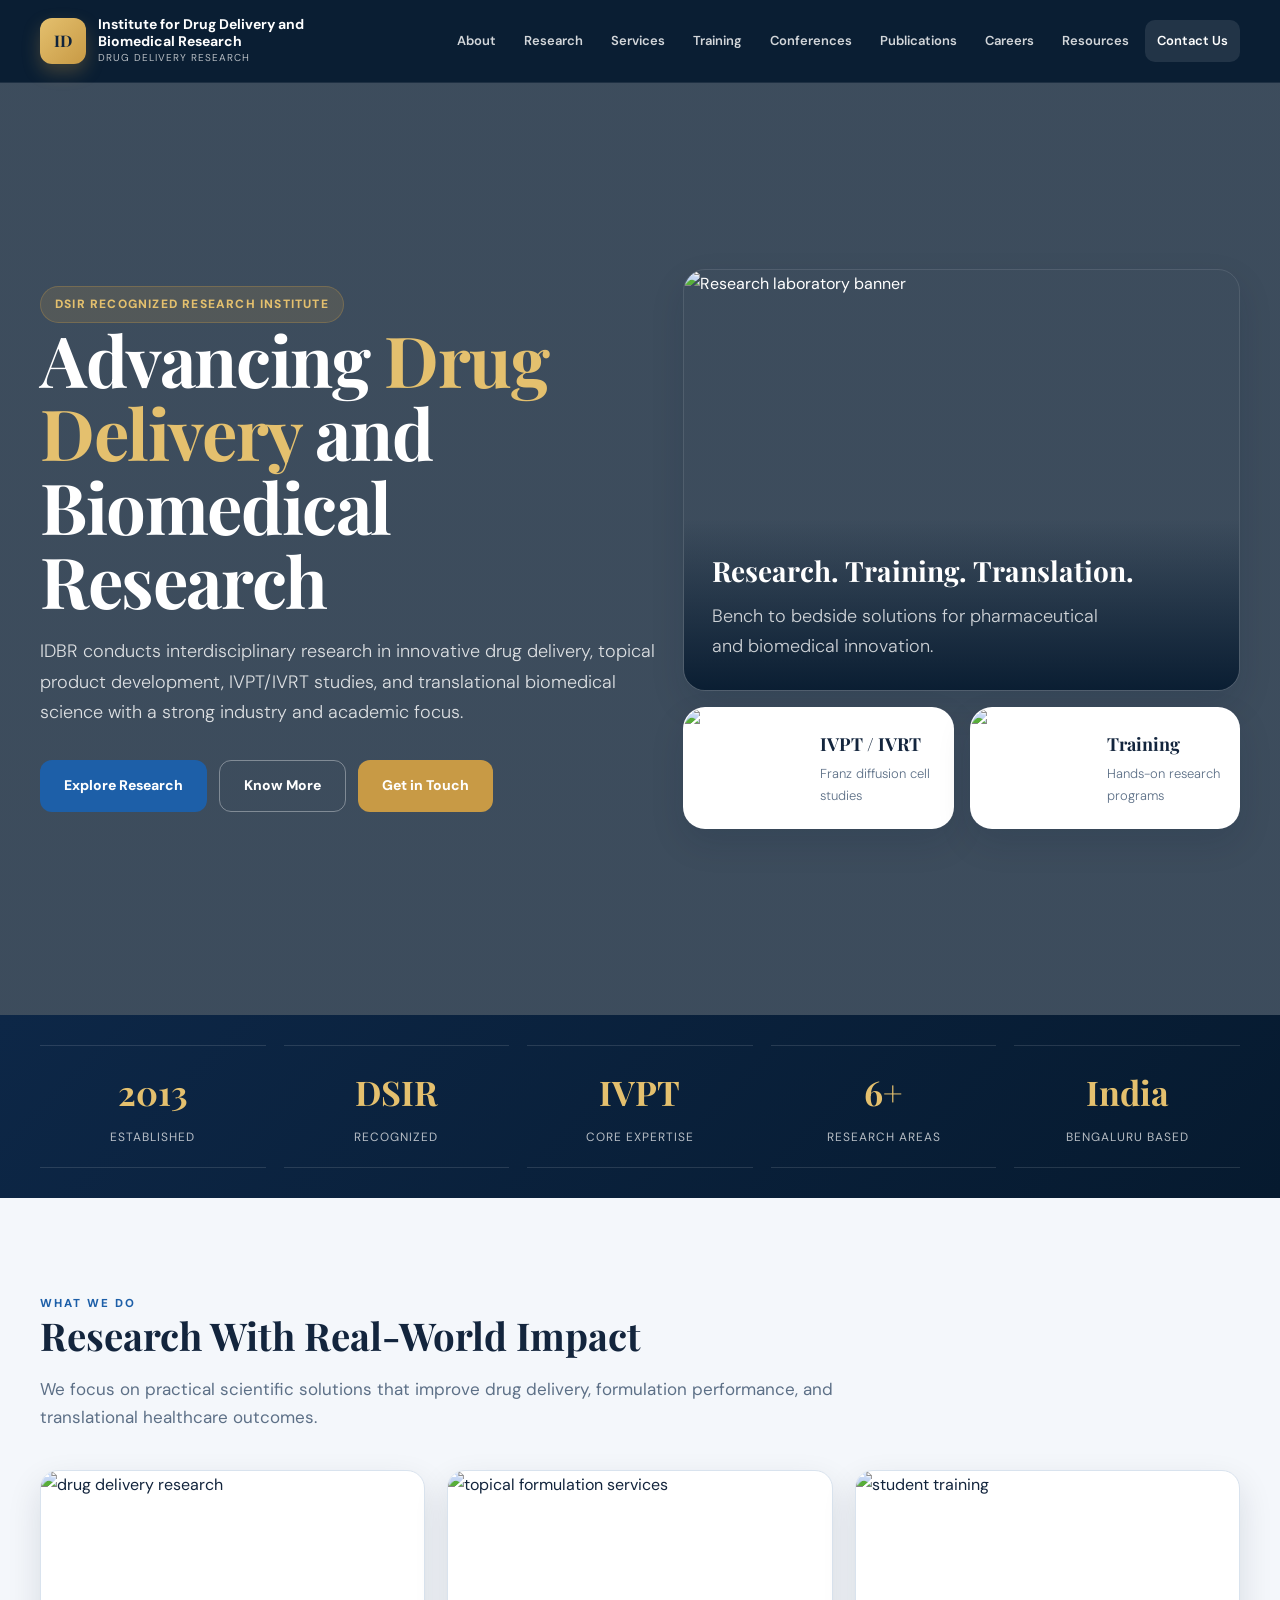
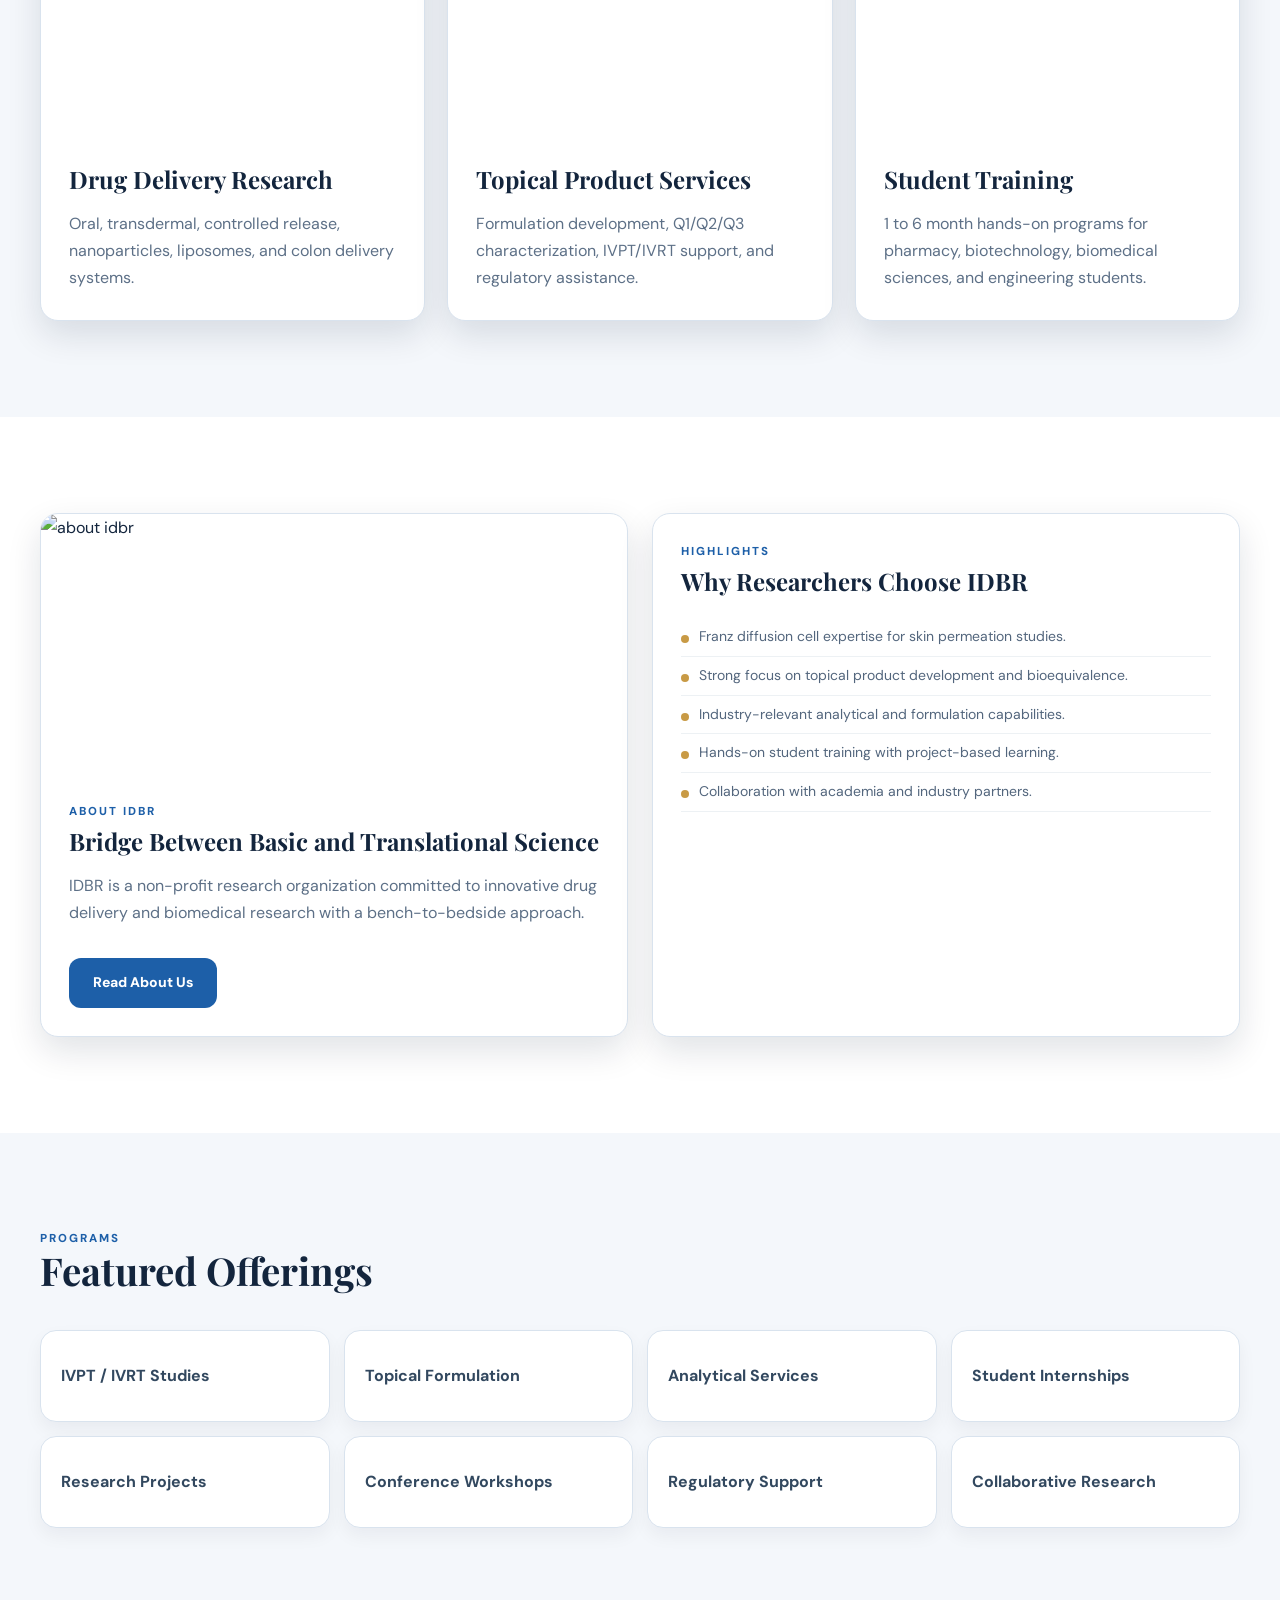
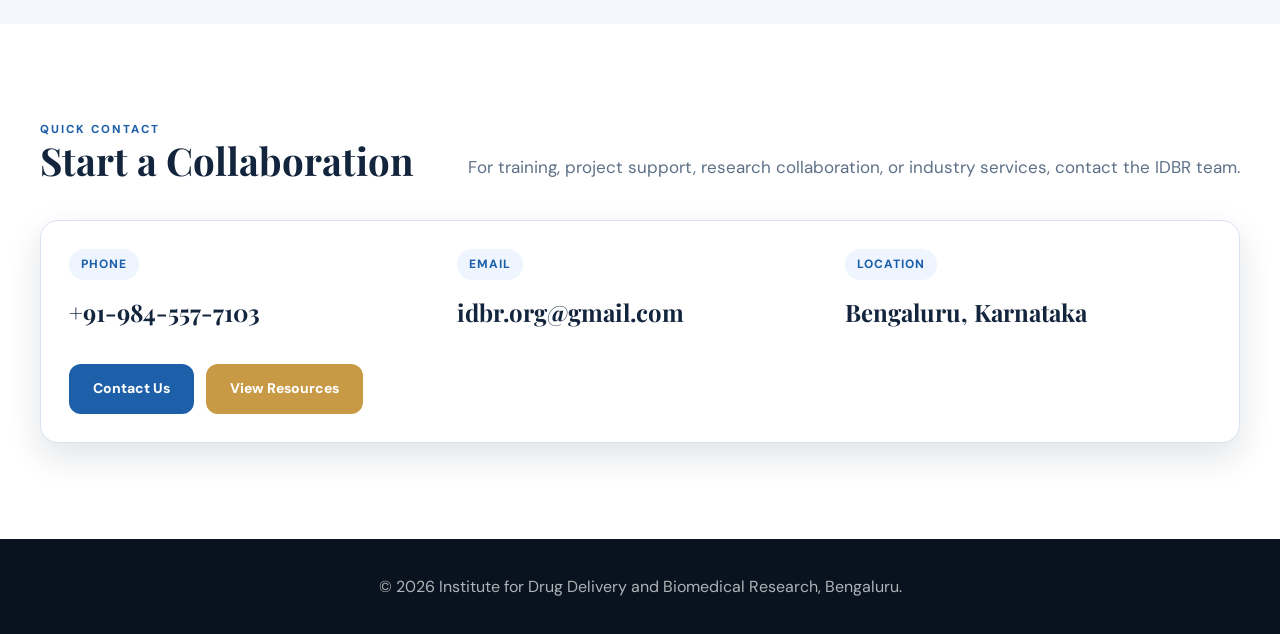
==== index.html @ f63f6616 "Initial commit" ====
<!DOCTYPE html>
<html lang="en">
<head>
  <meta charset="UTF-8">
  <meta name="viewport" content="width=device-width, initial-scale=1.0">
  <title>IDBR | Home</title>
  <link rel="preconnect" href="https://fonts.googleapis.com">
  <link rel="preconnect" href="https://fonts.gstatic.com" crossorigin>
  <link href="https://fonts.googleapis.com/css2?family=Playfair+Display:wght@400;600;700&family=DM+Sans:wght@300;400;500;600;700&display=swap" rel="stylesheet">
  <link rel="stylesheet" href="styles.css">
</head>
<body>

<header class="nav">
  <div class="wrap navin">
    <a class="brand" href="index.html">
      <div class="logo">ID</div>
      <div>
        <h1>Institute for Drug Delivery and Biomedical Research</h1>
        <small>Drug Delivery Research</small>
      </div>
    </a>

    <nav class="links">
      <a href="about.html">About</a>
      <a href="research.html">Research</a>
      <a href="services.html">Services</a>
      <a href="training.html">Training</a>
      <a href="conferences.html">Conferences</a>
      <a href="publications.html">Publications</a>
      <a href="careers.html">Careers</a>
      <a href="resources.html">Resources</a>
      <a class="cta" href="contact.html">Contact Us</a>
    </nav>

    <button class="mobile" onclick="toggleMobileMenu()">Menu</button>
  </div>

  <div class="mobilemenu" id="mobileMenu">
    <a href="about.html">About</a>
    <a href="research.html">Research</a>
    <a href="services.html">Services</a>
    <a href="training.html">Training</a>
    <a href="conferences.html">Conferences</a>
    <a href="publications.html">Publications</a>
    <a href="careers.html">Careers</a>
    <a href="resources.html">Resources</a>
    <a href="contact.html">Contact Us</a>
  </div>
</header>

<section class="hero">
  <div class="wrap hero-grid">
    <div class="hero-content">
      <div class="label">DSIR Recognized Research Institute</div>
      <h2>Advancing <span>Drug Delivery</span> and Biomedical Research</h2>
      <p>
        IDBR conducts interdisciplinary research in innovative drug delivery, topical product development,
        IVPT/IVRT studies, and translational biomedical science with a strong industry and academic focus.
      </p>
      <div class="btns">
        <a class="btn primary" href="research.html">Explore Research</a>
        <a class="btn outline" href="about.html">Know More</a>
        <a class="btn gold" href="contact.html">Get in Touch</a>
      </div>
    </div>

    <div class="hero-banner">
      <div class="banner-card main-banner">
        <img src="https://images.unsplash.com/photo-1576086213369-97a306d36557?auto=format&fit=crop&w=1400&q=80" alt="Research laboratory banner">
        <div class="banner-overlay">
          <h3>Research. Training. Translation.</h3>
          <p>Bench to bedside solutions for pharmaceutical and biomedical innovation.</p>
        </div>
      </div>

      <div class="mini-grid">
        <div class="banner-card small-card">
          <img src="https://images.unsplash.com/photo-1532187863486-abf9dbad1b69?auto=format&fit=crop&w=900&q=80" alt="IVPT study">
          <div class="mini-text">
            <h4>IVPT / IVRT</h4>
            <p>Franz diffusion cell studies</p>
          </div>
        </div>
        <div class="banner-card small-card">
          <img src="https://images.unsplash.com/photo-1518152006812-edab29b069ac?auto=format&fit=crop&w=900&q=80" alt="training program">
          <div class="mini-text">
            <h4>Training</h4>
            <p>Hands-on research programs</p>
          </div>
        </div>
      </div>
    </div>
  </div>
</section>

<div class="stats">
  <div class="wrap statsin">
    <div class="stat"><b>2013</b><span>Established</span></div>
    <div class="stat"><b>DSIR</b><span>Recognized</span></div>
    <div class="stat"><b>IVPT</b><span>Core Expertise</span></div>
    <div class="stat"><b>6+</b><span>Research Areas</span></div>
    <div class="stat"><b>India</b><span>Bengaluru Based</span></div>
  </div>
</div>

<section class="bg">
  <div class="wrap">
    <div class="section-head">
      <div>
        <div class="ey">What We Do</div>
        <h2 class="title">Research With Real-World Impact</h2>
      </div>
      <p class="desc">
        We focus on practical scientific solutions that improve drug delivery, formulation performance,
        and translational healthcare outcomes.
      </p>
    </div>

    <div class="grid-3">
      <a class="panel" href="research.html">
        <img src="https://images.unsplash.com/photo-1530026186672-2cd00ffc50fe?auto=format&fit=crop&w=1200&q=80" alt="drug delivery research">
        <div class="panelin">
          <h3>Drug Delivery Research</h3>
          <p>Oral, transdermal, controlled release, nanoparticles, liposomes, and colon delivery systems.</p>
        </div>
      </a>

      <a class="panel" href="services.html">
        <img src="https://images.unsplash.com/photo-1559757175-5700dde675bc?auto=format&fit=crop&w=1200&q=80" alt="topical formulation services">
        <div class="panelin">
          <h3>Topical Product Services</h3>
          <p>Formulation development, Q1/Q2/Q3 characterization, IVPT/IVRT support, and regulatory assistance.</p>
        </div>
      </a>

      <a class="panel" href="training.html">
        <img src="https://images.unsplash.com/photo-1563213126-a4273aed2016?auto=format&fit=crop&w=1200&q=80" alt="student training">
        <div class="panelin">
          <h3>Student Training</h3>
          <p>1 to 6 month hands-on programs for pharmacy, biotechnology, biomedical sciences, and engineering students.</p>
        </div>
      </a>
    </div>
  </div>
</section>

<section>
  <div class="wrap grid-2">
    <div class="panel">
      <img src="https://images.unsplash.com/photo-1579165466991-467135ad3110?auto=format&fit=crop&w=1200&q=80" alt="about idbr">
      <div class="panelin">
        <div class="ey">About IDBR</div>
        <h3>Bridge Between Basic and Translational Science</h3>
        <p>
          IDBR is a non-profit research organization committed to innovative drug delivery and biomedical research
          with a bench-to-bedside approach.
        </p>
        <div class="btns">
          <a class="btn primary" href="about.html">Read About Us</a>
        </div>
      </div>
    </div>

    <div class="panel">
      <div class="panelin">
        <div class="ey">Highlights</div>
        <h3>Why Researchers Choose IDBR</h3>
        <ul class="list">
          <li><span class="dot"></span>Franz diffusion cell expertise for skin permeation studies.</li>
          <li><span class="dot"></span>Strong focus on topical product development and bioequivalence.</li>
          <li><span class="dot"></span>Industry-relevant analytical and formulation capabilities.</li>
          <li><span class="dot"></span>Hands-on student training with project-based learning.</li>
          <li><span class="dot"></span>Collaboration with academia and industry partners.</li>
        </ul>
      </div>
    </div>
  </div>
</section>

<section class="bg">
  <div class="wrap">
    <div class="section-head">
      <div>
        <div class="ey">Programs</div>
        <h2 class="title">Featured Offerings</h2>
      </div>
    </div>

    <div class="grid-4">
      <div class="card-mini">IVPT / IVRT Studies</div>
      <div class="card-mini">Topical Formulation</div>
      <div class="card-mini">Analytical Services</div>
      <div class="card-mini">Student Internships</div>
      <div class="card-mini">Research Projects</div>
      <div class="card-mini">Conference Workshops</div>
      <div class="card-mini">Regulatory Support</div>
      <div class="card-mini">Collaborative Research</div>
    </div>
  </div>
</section>

<section>
  <div class="wrap">
    <div class="section-head">
      <div>
        <div class="ey">Quick Contact</div>
        <h2 class="title">Start a Collaboration</h2>
      </div>
      <p class="desc">For training, project support, research collaboration, or industry services, contact the IDBR team.</p>
    </div>

    <div class="panel">
      <div class="panelin">
        <div class="grid-3">
          <div>
            <div class="badge">Phone</div>
            <h3>+91-984-557-7103</h3>
          </div>
          <div>
            <div class="badge">Email</div>
            <h3>idbr.org@gmail.com</h3>
          </div>
          <div>
            <div class="badge">Location</div>
            <h3>Bengaluru, Karnataka</h3>
          </div>
        </div>
        <div class="btns" style="margin-top:22px">
          <a class="btn primary" href="contact.html">Contact Us</a>
          <a class="btn gold" href="resources.html">View Resources</a>
        </div>
      </div>
    </div>
  </div>
</section>

<footer>© 2026 Institute for Drug Delivery and Biomedical Research, Bengaluru.</footer>
<script src="script.js"></script>
</body>
</html>
---- styles.css ----
:root{
  --navy:#061a2f;
  --navy2:#0d2747;
  --steel:#12375f;
  --blue:#1d5fa8;
  --teal:#1aa3a3;
  --teal2:#2bbbc0;
  --gold:#c89a45;
  --gold2:#e4c06e;
  --bg:#f4f7fb;
  --white:#ffffff;
  --text:#13253d;
  --muted:#5d7087;
  --border:#d9e3ee;
  --shadow:0 14px 34px rgba(6,26,47,.12);
  --radius:18px;
}

*{box-sizing:border-box}
html,body{
  margin:0;
  width:100%;
  overflow-x:hidden;
  scroll-behavior:smooth;
  font-family:'DM Sans',sans-serif;
  color:var(--text);
  background:var(--white);
  line-height:1.7;
}
a{text-decoration:none;color:inherit}
img{max-width:100%;display:block}
button,input,select,textarea{font:inherit}

.wrap{
  width:100%;
  max-width:none;
  margin:0;
  padding:0 40px;
}

.nav{
  position:sticky;
  top:0;
  z-index:1000;
  background:rgba(6,26,47,.98);
  backdrop-filter:blur(12px);
  border-bottom:1px solid rgba(255,255,255,.08);
}
.navin{
  min-height:82px;
  display:flex;
  align-items:center;
  justify-content:space-between;
  gap:16px;
}
.brand{
  display:flex;
  align-items:center;
  gap:12px;
  color:#fff;
}
.logo{
  width:46px;
  height:46px;
  border-radius:12px;
  background:linear-gradient(135deg,var(--gold2),var(--gold));
  display:grid;
  place-items:center;
  font-family:'Playfair Display',serif;
  font-weight:700;
  color:#10243c;
  box-shadow:0 8px 18px rgba(200,154,69,.28);
}
.brand h1{
  font-size:14px;
  margin:0;
  line-height:1.2;
  max-width:260px;
}
.brand small{
  display:block;
  font-size:10px;
  letter-spacing:1px;
  text-transform:uppercase;
  opacity:.7;
}

.links{
  display:flex;
  align-items:center;
  gap:4px;
  flex-wrap:wrap;
}
.links a{
  color:rgba(255,255,255,.82);
  font-size:13px;
  font-weight:600;
  padding:10px 12px;
  border-radius:10px;
  transition:.2s;
}
.links a:hover,
.links a.active,
.links a.cta{
  background:rgba(255,255,255,.1);
  color:#fff;
}

.mobile{
  display:none;
  color:#fff;
  border:1px solid rgba(255,255,255,.22);
  padding:9px 14px;
  border-radius:10px;
  background:transparent;
}

.mobilemenu{
  display:none;
  position:fixed;
  top:82px;
  left:0;
  right:0;
  background:rgba(6,26,47,.98);
  z-index:999;
  padding:18px 20px;
  border-bottom:1px solid rgba(255,255,255,.08);
}
.mobilemenu.open{display:block}
.mobilemenu a{
  display:block;
  color:rgba(255,255,255,.84);
  padding:12px 0;
  border-bottom:1px solid rgba(255,255,255,.06);
}

.hero{
  width:100%;
  min-height:84vh;
  color:#fff;
  display:flex;
  align-items:center;
  position:relative;
  background:
    linear-gradient(rgba(6,26,47,.78),rgba(6,26,47,.78)),
    url('https://images.unsplash.com/photo-1576086213369-97a306d36557?auto=format&fit=crop&w=1800&q=80') center/cover no-repeat;
}
.hero.alt{min-height:54vh}
.hero .wrap{
  padding:90px 40px;
}
.hero h2{
  font-family:'Playfair Display',serif;
  font-size:clamp(44px,5.5vw,76px);
  line-height:1.05;
  margin:0 0 14px;
  max-width:900px;
  letter-spacing:-.02em;
}
.hero h2 span{color:var(--gold2)}
.hero p{
  max-width:840px;
  font-size:18px;
  color:rgba(255,255,255,.82);
  font-weight:300;
}

.label{
  display:inline-flex;
  align-items:center;
  gap:8px;
  background:rgba(200,154,69,.16);
  border:1px solid rgba(200,154,69,.3);
  padding:7px 14px;
  border-radius:999px;
  font-size:12px;
  font-weight:800;
  letter-spacing:1.2px;
  text-transform:uppercase;
  color:var(--gold2);
}

.btns{
  display:flex;
  flex-wrap:wrap;
  gap:12px;
  margin-top:32px;
}
.btn{
  display:inline-flex;
  align-items:center;
  justify-content:center;
  padding:13px 24px;
  border-radius:12px;
  font-weight:800;
  font-size:14px;
  transition:.2s;
}
.btn.primary{background:var(--blue);color:#fff}
.btn.primary:hover{background:#255ea0}
.btn.outline{
  border:1.5px solid rgba(255,255,255,.35);
  color:#fff;
  background:transparent;
}
.btn.outline:hover{background:rgba(255,255,255,.08)}
.btn.gold{background:var(--gold);color:#fff}
.btn.gold:hover{background:var(--gold2)}

section{
  width:100%;
  padding:96px 0;
}
.section-head{
  display:flex;
  justify-content:space-between;
  align-items:flex-end;
  gap:18px;
  flex-wrap:wrap;
  margin-bottom:38px;
}
.ey{
  font-size:11.5px;
  font-weight:800;
  letter-spacing:2px;
  text-transform:uppercase;
  color:var(--blue);
}
.title{
  font-family:'Playfair Display',serif;
  font-size:clamp(30px,3vw,46px);
  line-height:1.12;
  margin:0;
}
.desc{
  max-width:820px;
  font-size:17px;
  color:var(--muted);
  margin:0;
}

.bg{background:var(--bg)}

.panel{
  background:#fff;
  border:1px solid var(--border);
  border-radius:var(--radius);
  box-shadow:var(--shadow);
  overflow:hidden;
}
.panel img{
  width:100%;
  height:260px;
  object-fit:cover;
}
.panelin{padding:28px}
.panel h3{
  font-family:'Playfair Display',serif;
  font-size:24px;
  margin:0 0 10px;
}
.panel p{color:var(--muted);margin:0}
.panel ul{
  list-style:none;
  padding:0;
  margin:16px 0 0;
}
.panel ul li{
  padding:7px 0;
  border-bottom:1px solid #edf1f4;
  color:#53667d;
  font-size:14px;
}

.grid-2{display:grid;grid-template-columns:repeat(2,1fr);gap:24px}
.grid-3{display:grid;grid-template-columns:repeat(3,1fr);gap:22px}
.grid-4{display:grid;grid-template-columns:repeat(4,1fr);gap:14px}

.card-mini{
  background:#fff;
  border:1px solid var(--border);
  border-radius:16px;
  padding:20px;
  min-height:92px;
  display:flex;
  align-items:center;
  font-weight:700;
  color:#32485f;
  box-shadow:0 8px 18px rgba(6,26,47,.05);
}

.chips{display:flex;flex-wrap:wrap;gap:10px}
.chip{
  background:#edf7fb;
  border:1px solid rgba(29,95,168,.14);
  color:var(--blue);
  padding:8px 14px;
  border-radius:999px;
  font-weight:800;
  font-size:13px;
}

.list{
  margin:18px 0 0;
  padding:0;
  list-style:none;
}
.list li{
  padding:10px 0;
  border-bottom:1px solid #edf1f4;
  display:flex;
  gap:10px;
  color:var(--muted);
}
.dot{
  width:8px;
  height:8px;
  border-radius:50%;
  background:var(--gold);
  margin-top:10px;
  flex:none;
}
.badge{
  display:inline-block;
  margin-bottom:12px;
  background:#eef5ff;
  color:var(--blue);
  padding:5px 12px;
  border-radius:999px;
  font-size:12px;
  font-weight:800;
  letter-spacing:1px;
  text-transform:uppercase;
}

.stats{
  width:100%;
  background:linear-gradient(135deg,var(--navy2),var(--navy));
  color:#fff;
}
.statsin{
  width:100%;
  display:grid;
  grid-template-columns:repeat(5,1fr);
  gap:18px;
  padding:30px 40px;
}
.stat{
  text-align:center;
  padding:18px 10px;
  border-top:1px solid rgba(255,255,255,.12);
  border-bottom:1px solid rgba(255,255,255,.12);
}
.stat b{
  display:block;
  font-family:'Playfair Display',serif;
  font-size:34px;
  color:var(--gold2);
}
.stat span{
  font-size:12px;
  letter-spacing:1px;
  text-transform:uppercase;
  opacity:.7;
}

.gallery{
  display:grid;
  grid-template-columns:repeat(4,1fr);
  gap:12px;
}
.gallery img{
  width:100%;
  height:160px;
  object-fit:cover;
  border-radius:14px;
}

.tabs{
  display:flex;
  gap:8px;
  flex-wrap:wrap;
  margin:24px 0 18px;
}
.tabs button{
  border:0;
  background:#eef3f7;
  padding:12px 16px;
  border-radius:10px;
  font-weight:800;
  color:#496074;
  cursor:pointer;
}
.tabs button.active{
  background:#e8f3ff;
  color:var(--blue);
}

.quote-grid{display:grid;grid-template-columns:repeat(3,1fr);gap:18px}
.quote{
  background:#0d1f34;
  border:1px solid rgba(255,255,255,.1);
  border-radius:18px;
  padding:24px;
}
.quote p{color:rgba(255,255,255,.82)}

.contact-grid{
  display:grid;
  grid-template-columns:.9fr 1.1fr;
  gap:28px;
}
.info .item{
  display:flex;
  gap:14px;
  padding:18px 0;
  border-bottom:1px solid #edf1f4;
}
.info .ibox{
  width:44px;
  height:44px;
  border-radius:12px;
  background:#eef5ff;
  display:grid;
  place-items:center;
  color:var(--blue);
}
form{display:grid;gap:14px}
.row{
  display:grid;
  grid-template-columns:1fr 1fr;
  gap:12px;
}
input,select,textarea{
  width:100%;
  padding:13px 14px;
  border:1.5px solid var(--border);
  border-radius:10px;
  font:inherit;
  background:#fff;
  color:var(--text);
}
textarea{
  min-height:130px;
  resize:vertical;
}
.submit{
  border:0;
  background:var(--blue);
  color:#fff;
  padding:14px 20px;
  border-radius:10px;
  font-weight:800;
  cursor:pointer;
}
.submit:hover{background:#255ea0}

footer{
  width:100%;
  background:#08131f;
  color:rgba(255,255,255,.68);
  padding:34px 0;
  text-align:center;
}

.hero-grid{
  display:grid;
  grid-template-columns:1.05fr .95fr;
  gap:28px;
  align-items:center;
}

.hero-content{
  max-width:760px;
}

.hero-banner{
  display:grid;
  gap:16px;
}

.banner-card{
  position:relative;
  overflow:hidden;
  border-radius:22px;
  box-shadow:var(--shadow);
  border:1px solid rgba(255,255,255,.10);
}

.main-banner img{
  width:100%;
  height:420px;
  object-fit:cover;
}

.banner-overlay{
  position:absolute;
  left:0;
  right:0;
  bottom:0;
  padding:28px;
  background:linear-gradient(180deg,transparent,rgba(6,26,47,.92));
}

.banner-overlay h3{
  margin:0 0 6px;
  font-family:'Playfair Display',serif;
  font-size:28px;
}

.banner-overlay p{
  margin:0;
  color:rgba(255,255,255,.78);
  max-width:420px;
}

.mini-grid{
  display:grid;
  grid-template-columns:1fr 1fr;
  gap:16px;
}

.small-card{
  background:#fff;
  display:grid;
  grid-template-columns:120px 1fr;
  min-height:120px;
}

.small-card img{
  width:120px;
  height:120px;
  object-fit:cover;
}

.mini-text{
  padding:16px;
  display:flex;
  flex-direction:column;
  justify-content:center;
}

.mini-text h4{
  margin:0 0 4px;
  font-family:'Playfair Display',serif;
  font-size:18px;
  color:var(--text);
}

.mini-text p{
  margin:0;
  font-size:13px;
  color:var(--muted);
}

@media (max-width:1100px){
  .hero-grid{grid-template-columns:1fr}
  .main-banner img{height:360px}
}

@media (max-width:720px){
  .mini-grid{grid-template-columns:1fr}
  .small-card{grid-template-columns:1fr}
  .small-card img{width:100%;height:180px}
  .main-banner img{height:300px}
}

@media (max-width:1100px){
  .grid-2,.contact-grid{grid-template-columns:1fr}
  .statsin,.grid-4,.grid-3,.quote-grid,.gallery{grid-template-columns:repeat(2,1fr)}
  .links{display:none}
  .mobile{display:block}
}
@media (max-width:720px){
  section{padding:72px 0}
  .statsin,.grid-4,.grid-3,.quote-grid,.gallery,.row{grid-template-columns:1fr}
  .hero{min-height:auto}
  .hero h2{font-size:42px}
  .panel img{height:220px}
  .navin{min-height:72px}
  .gallery img{height:200px}
  .wrap,.hero .wrap,.statsin{padding-left:18px;padding-right:18px}
}
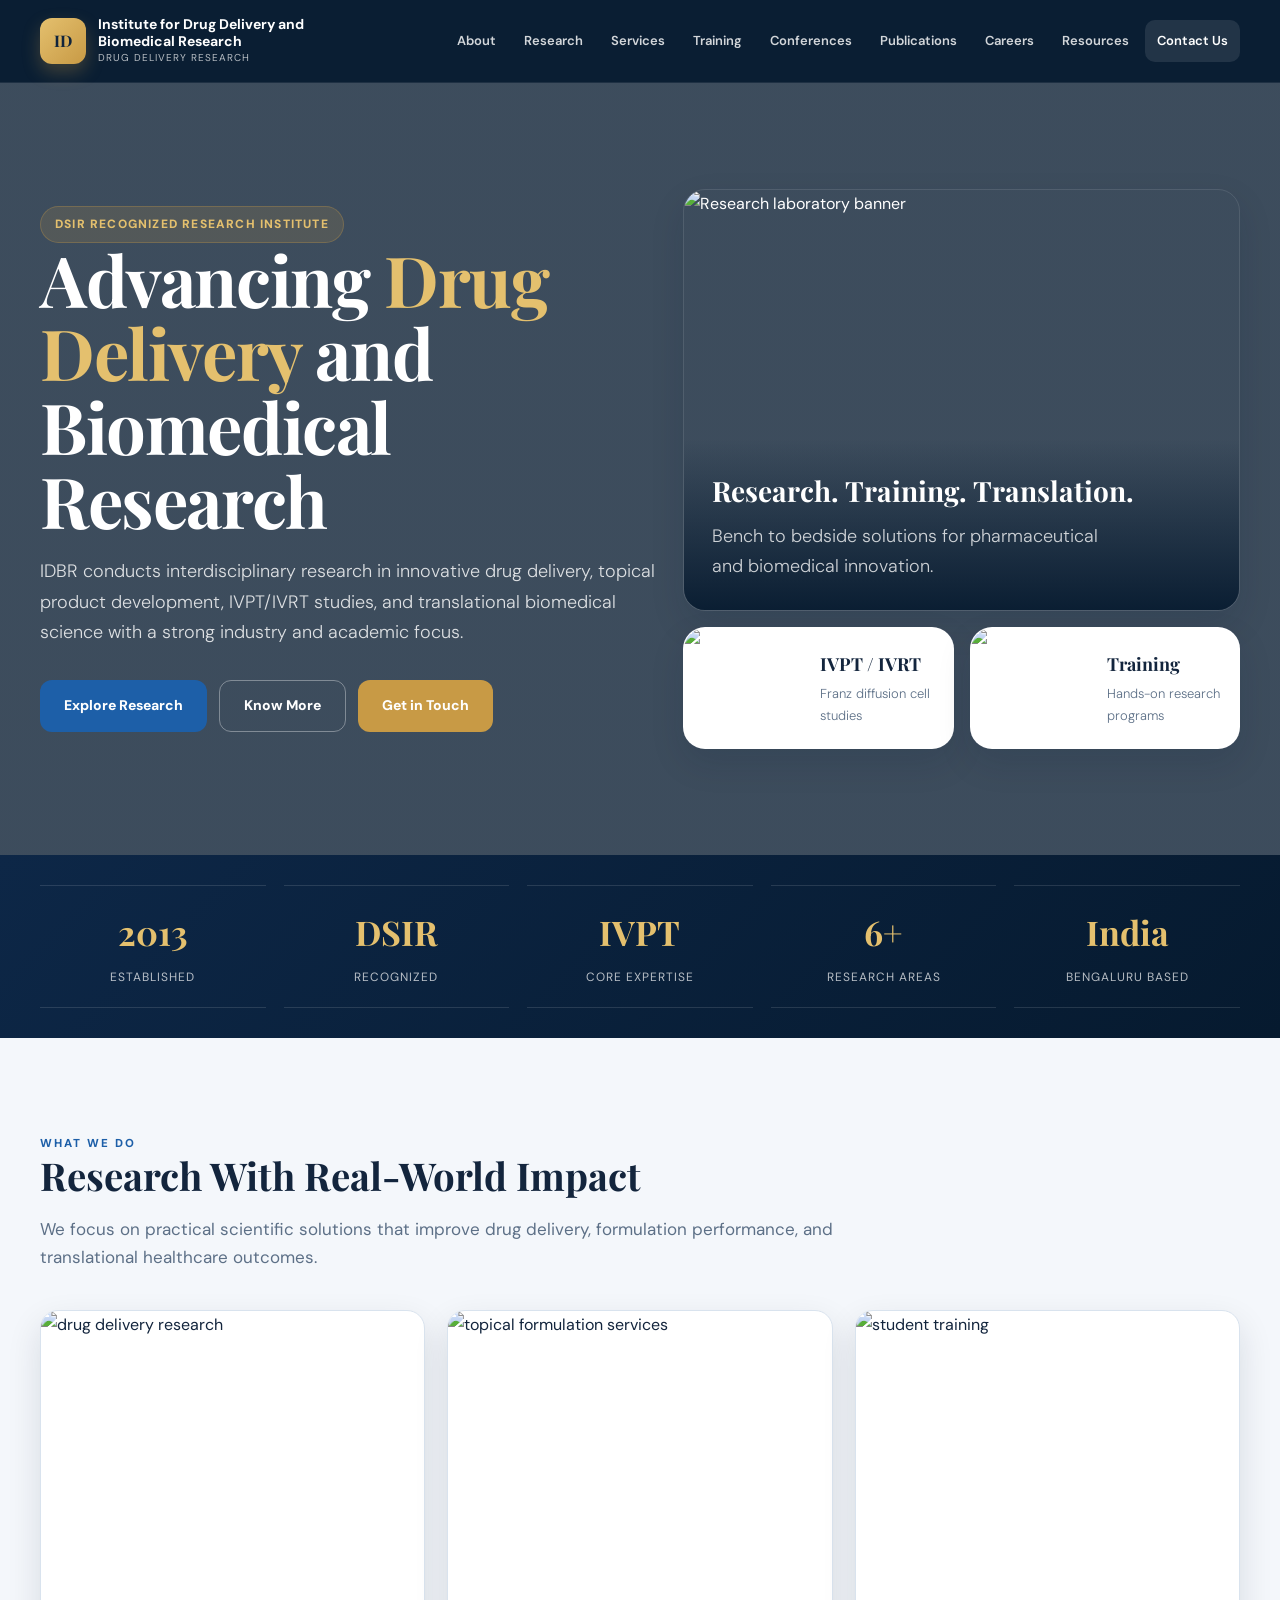
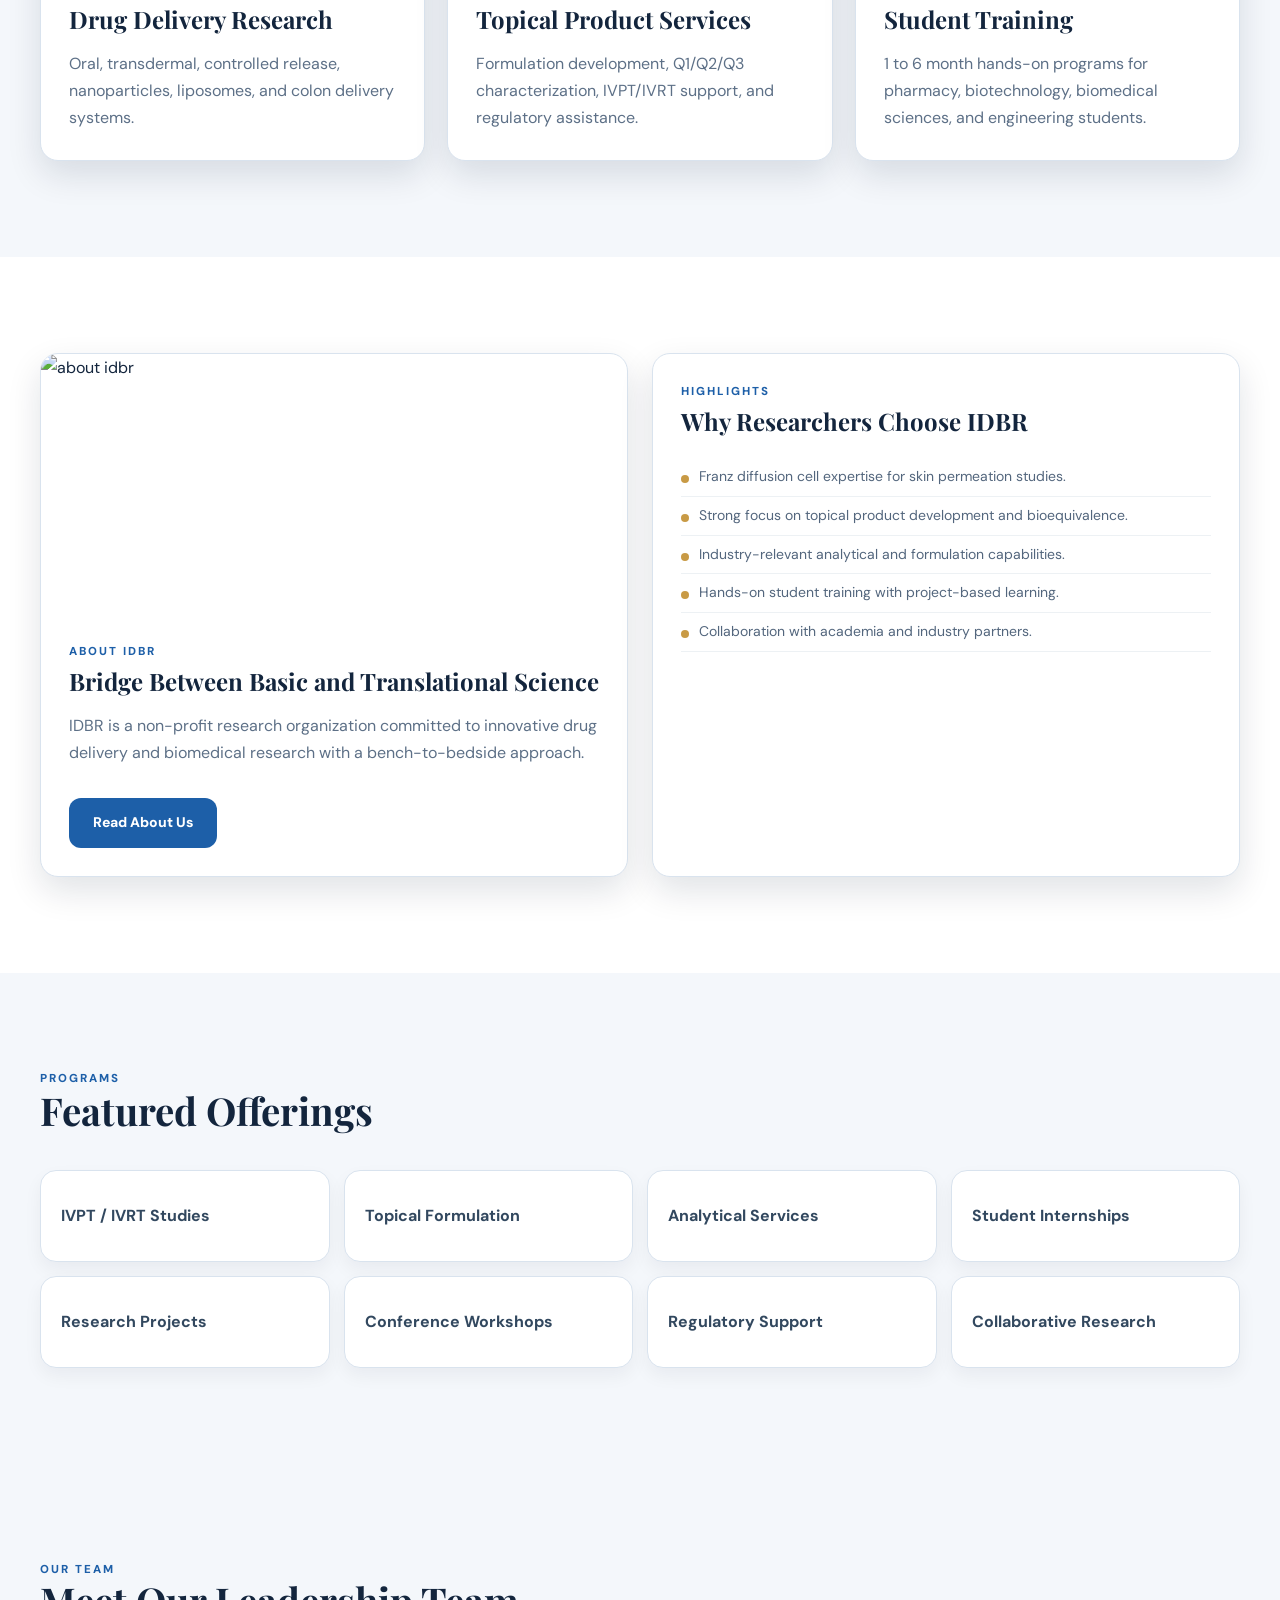
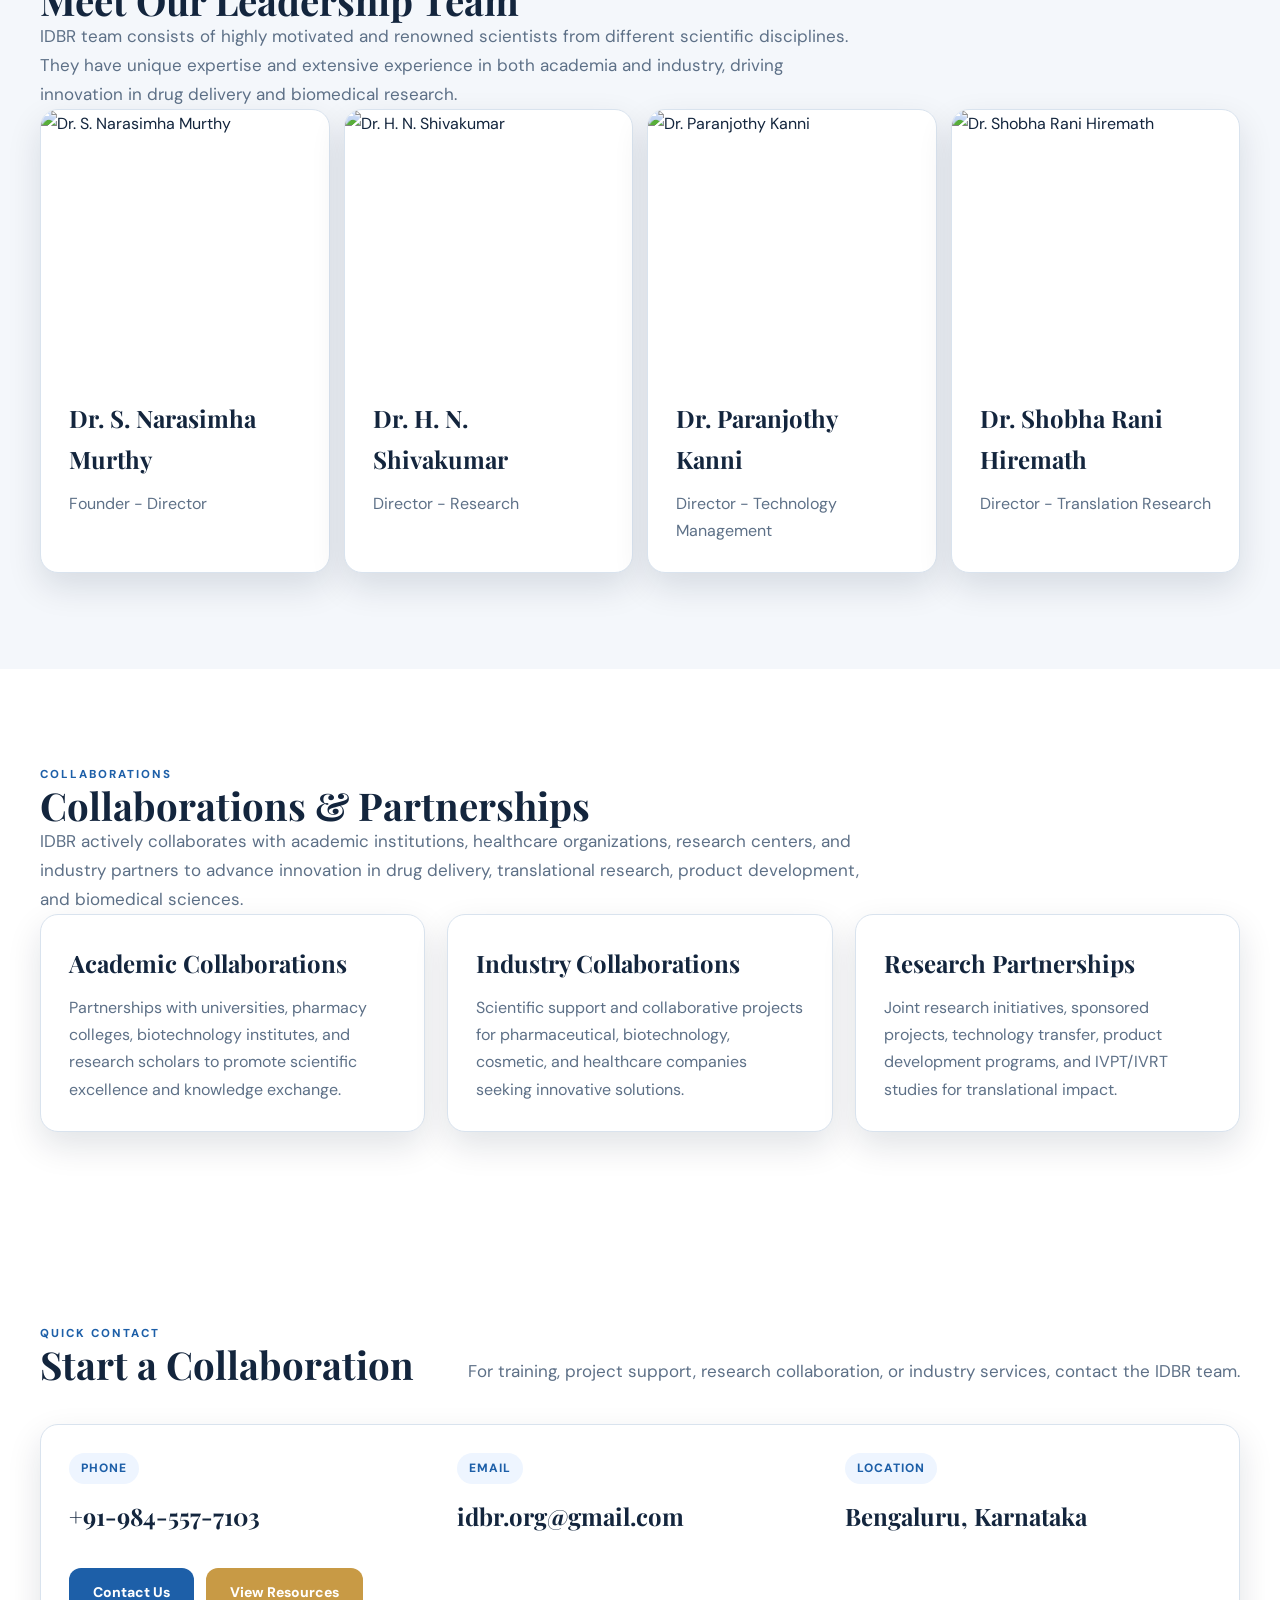
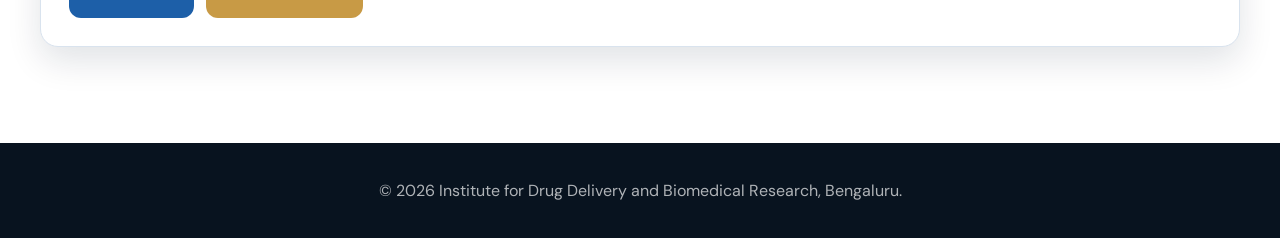
==== commit fb7e8232: "initial commit" ====
--- a/index.html
+++ b/index.html
@@ -199,7 +199,102 @@
     </div>
   </div>
 </section>
-
+<section class="bg">
+  <div class="wrap">
+
+    <div >
+      <div class="ey">Our Team</div>
+      <h2 class="title">Meet Our Leadership Team</h2>
+
+      <p class="desc" >
+        IDBR team consists of highly motivated and renowned scientists from different scientific disciplines. They have unique expertise and extensive experience in both academia and industry, driving innovation in drug delivery and biomedical research.
+      </p>
+    </div>
+
+    <div class="grid-4">
+
+      <div class="panel">
+        <img src="images/team1.jpg" alt="Dr. S. Narasimha Murthy">
+        <div class="panelin">
+          <h3>Dr. S. Narasimha Murthy</h3>
+          <p>Founder - Director</p>
+        </div>
+      </div>
+
+      <div class="panel">
+        <img src="images/team2.jpg" alt="Dr. H. N. Shivakumar">
+        <div class="panelin">
+          <h3>Dr. H. N. Shivakumar</h3>
+          <p>Director - Research</p>
+        </div>
+      </div>
+
+      <div class="panel">
+        <img src="images/team3.jpg" alt="Dr. Paranjothy Kanni">
+        <div class="panelin">
+          <h3>Dr. Paranjothy Kanni</h3>
+          <p>Director - Technology Management</p>
+        </div>
+      </div>
+
+      <div class="panel">
+        <img src="images/team4.jpg" alt="Dr. Shobha Rani Hiremath">
+        <div class="panelin">
+          <h3>Dr. Shobha Rani Hiremath</h3>
+          <p>Director - Translation Research</p>
+        </div>
+      </div>
+
+    </div>
+
+  </div>
+</section>
+
+<section>
+  <div class="wrap">
+
+    <div >
+      <div class="ey">Collaborations</div>
+      <h2 class="title">Collaborations & Partnerships</h2>
+
+      <p class="desc" >
+        IDBR actively collaborates with academic institutions, healthcare organizations, research centers, and industry partners to advance innovation in drug delivery, translational research, product development, and biomedical sciences.
+      </p>
+    </div>
+
+    <div class="grid-3">
+
+      <div class="panel">
+        <div class="panelin">
+          <h3>Academic Collaborations</h3>
+          <p>
+            Partnerships with universities, pharmacy colleges, biotechnology institutes, and research scholars to promote scientific excellence and knowledge exchange.
+          </p>
+        </div>
+      </div>
+
+      <div class="panel">
+        <div class="panelin">
+          <h3>Industry Collaborations</h3>
+          <p>
+            Scientific support and collaborative projects for pharmaceutical, biotechnology, cosmetic, and healthcare companies seeking innovative solutions.
+          </p>
+        </div>
+      </div>
+
+      <div class="panel">
+        <div class="panelin">
+          <h3>Research Partnerships</h3>
+          <p>
+            Joint research initiatives, sponsored projects, technology transfer, product development programs, and IVPT/IVRT studies for translational impact.
+          </p>
+        </div>
+      </div>
+
+    </div>
+
+  </div>
+</section>
 <section>
   <div class="wrap">
     <div class="section-head">
--- a/styles.css
+++ b/styles.css
@@ -147,7 +147,7 @@
 }
 .hero.alt{min-height:54vh}
 .hero .wrap{
-  padding:90px 40px;
+  padding:10px 40px;
 }
 .hero h2{
   font-family:'Playfair Display',serif;
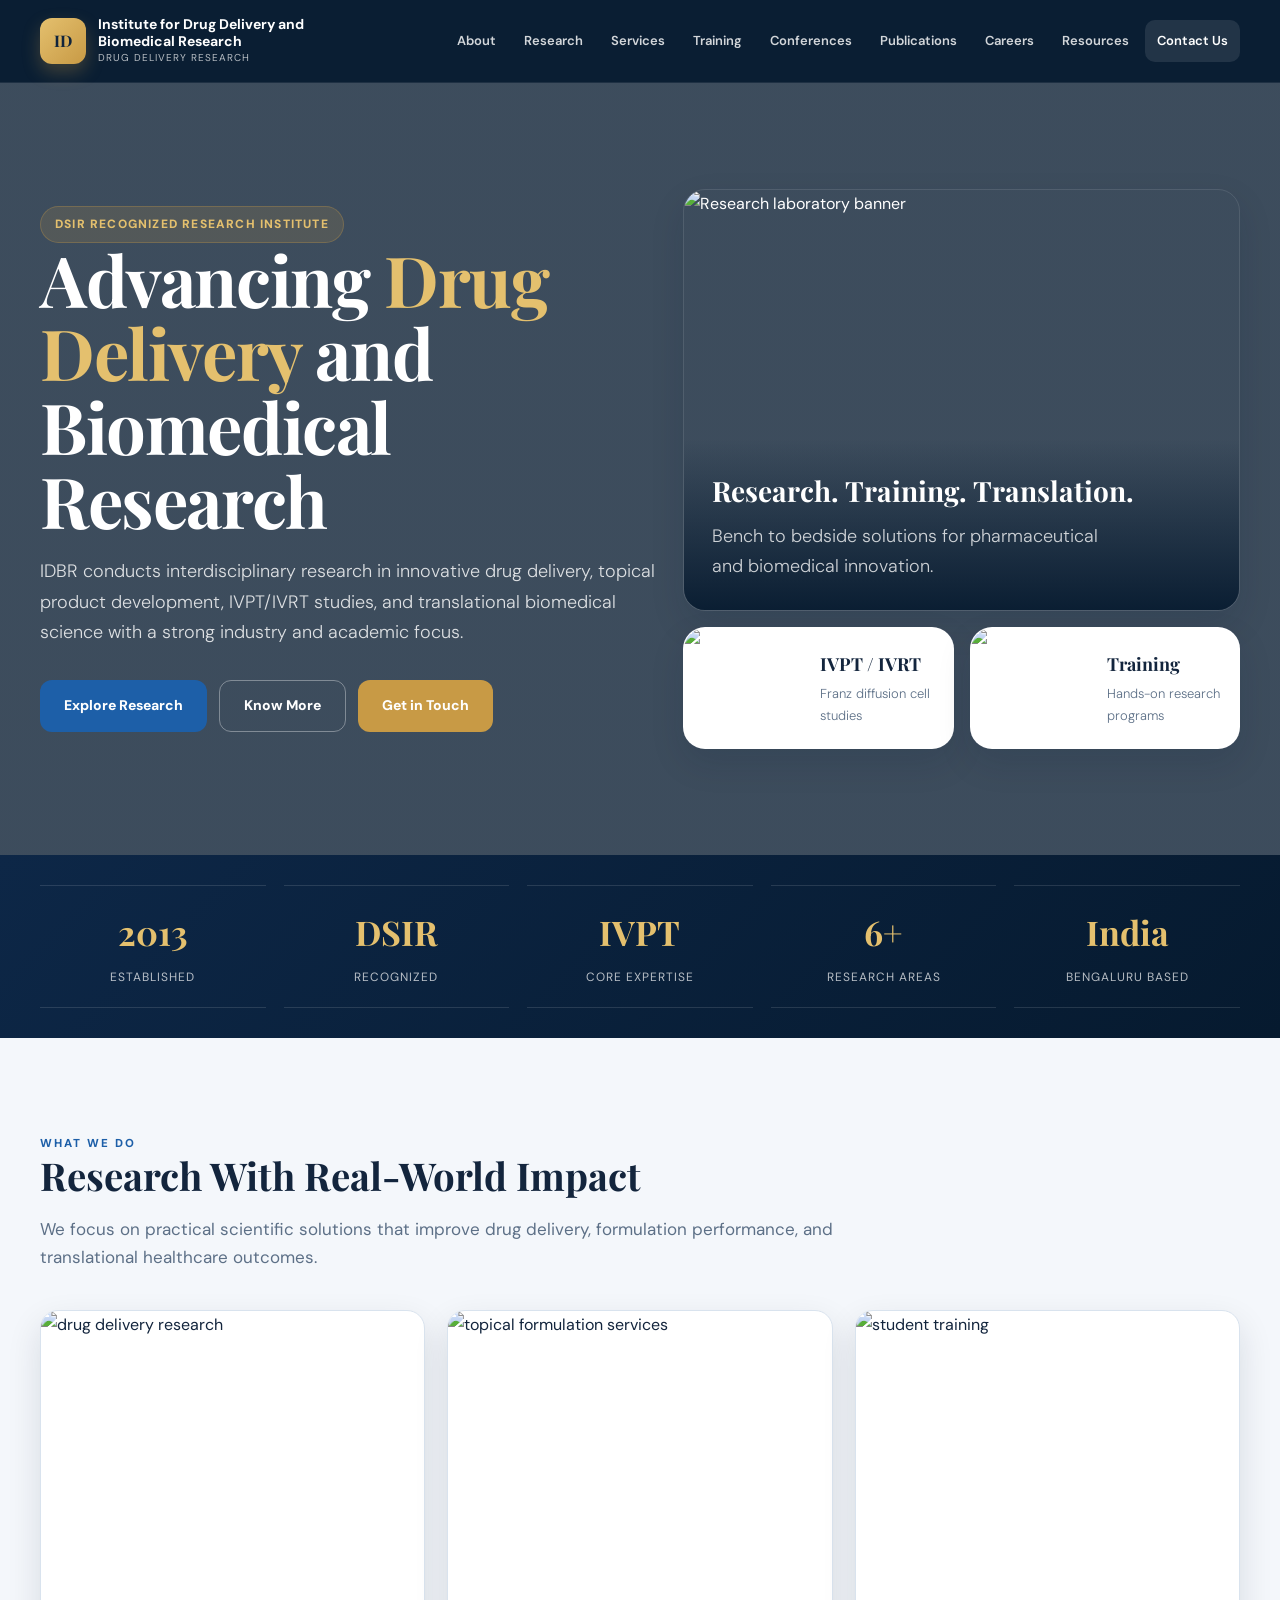
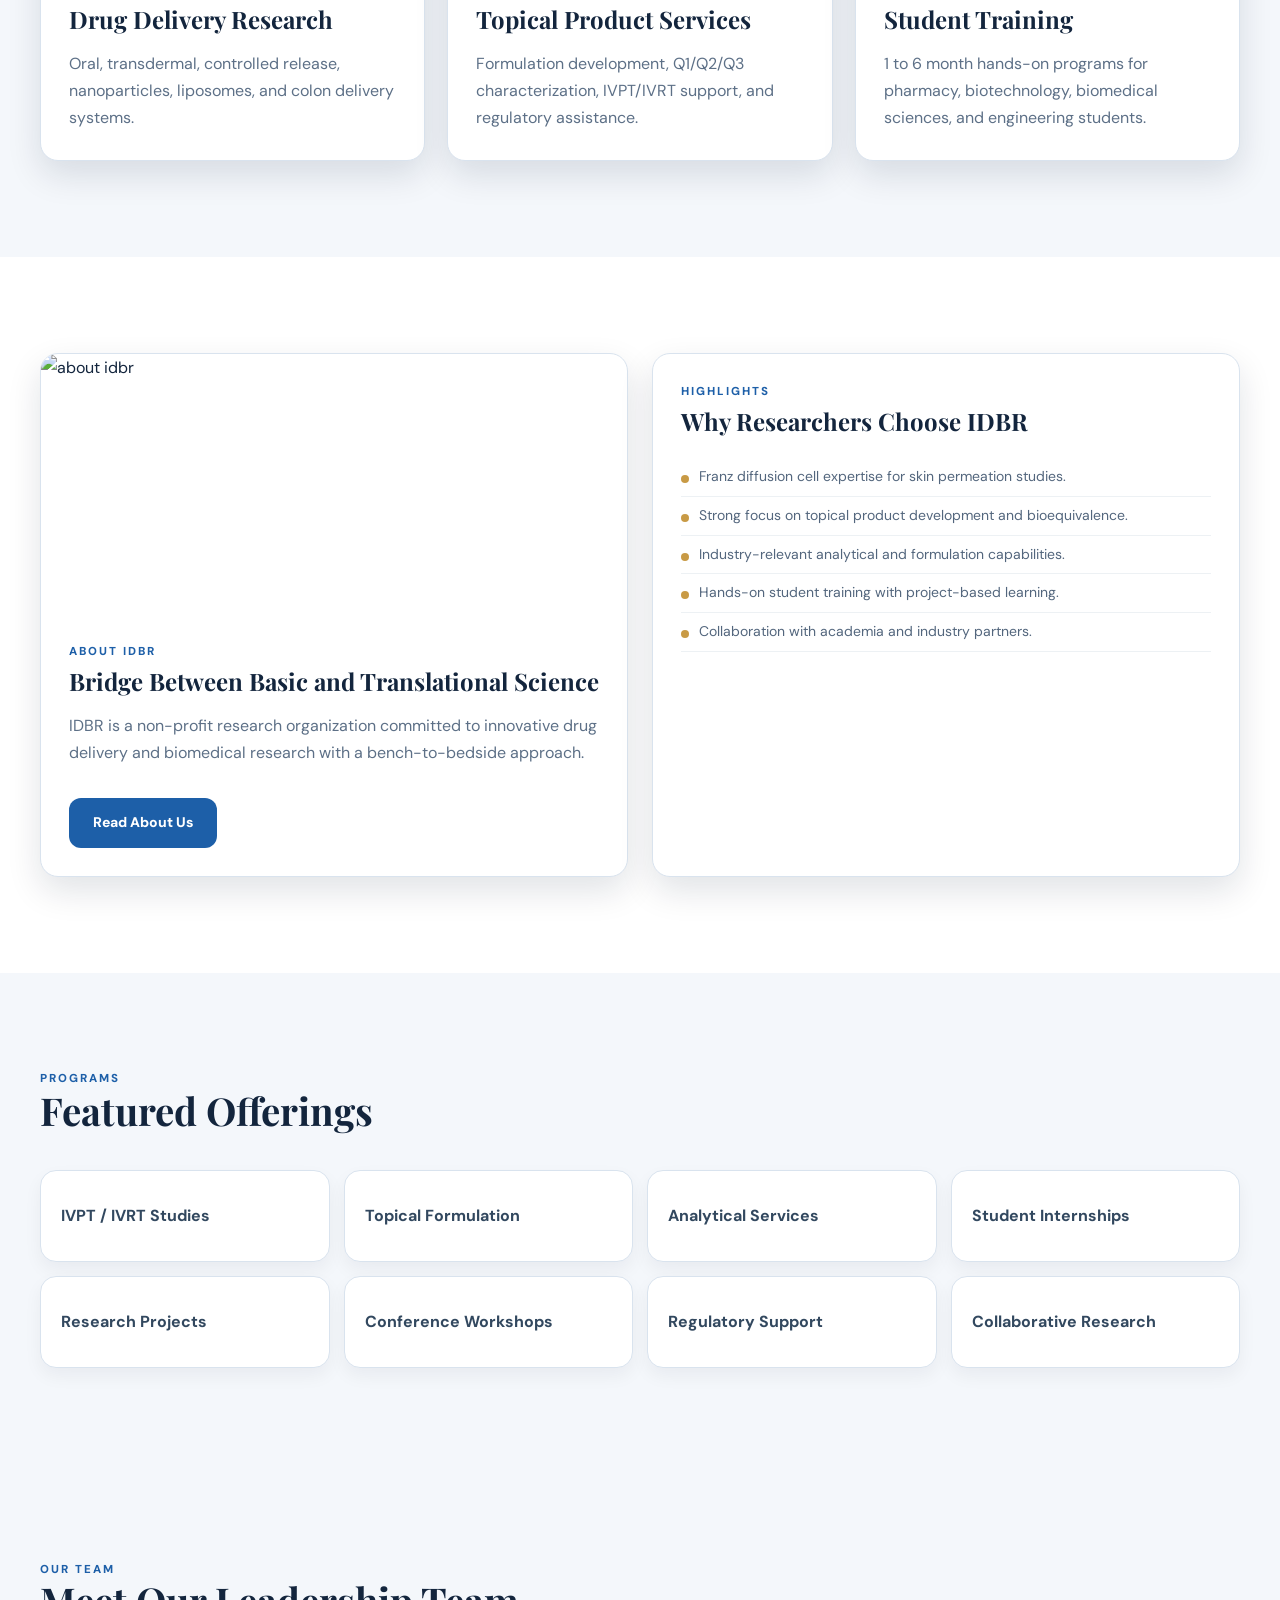
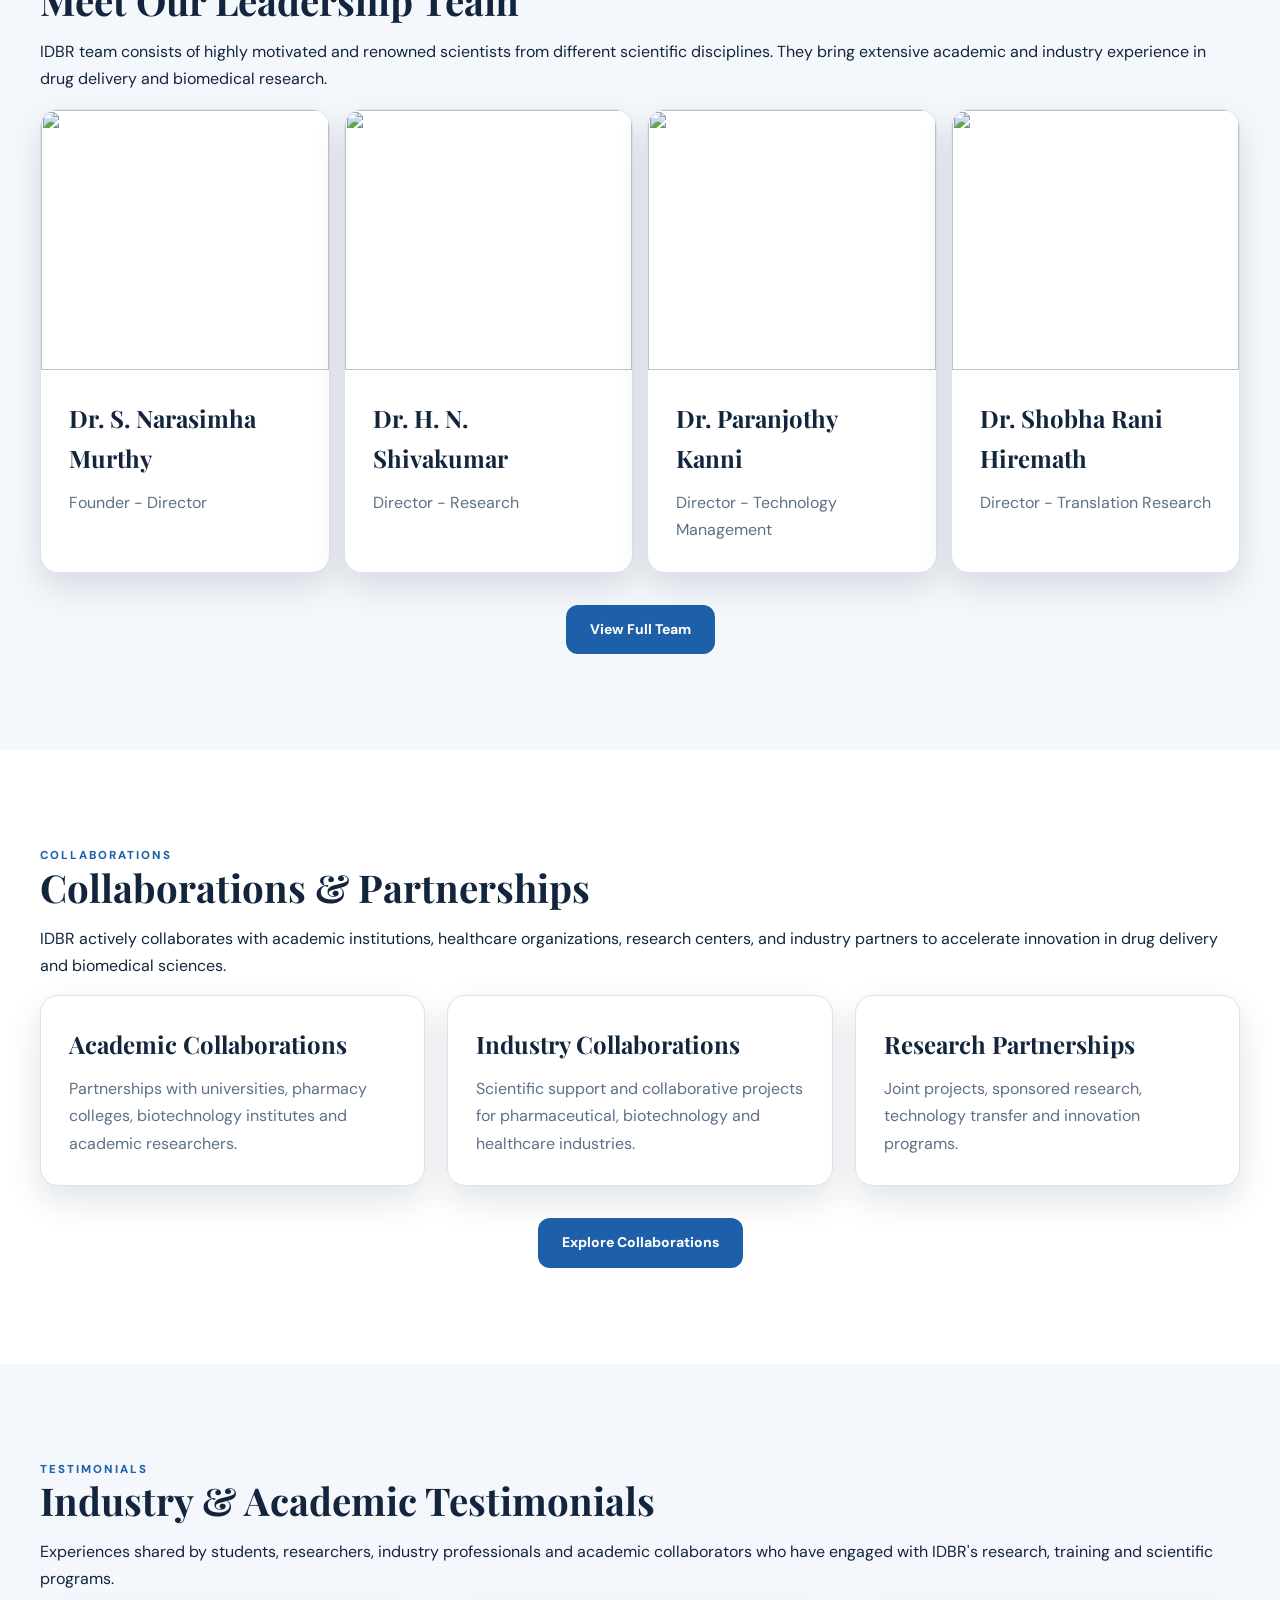
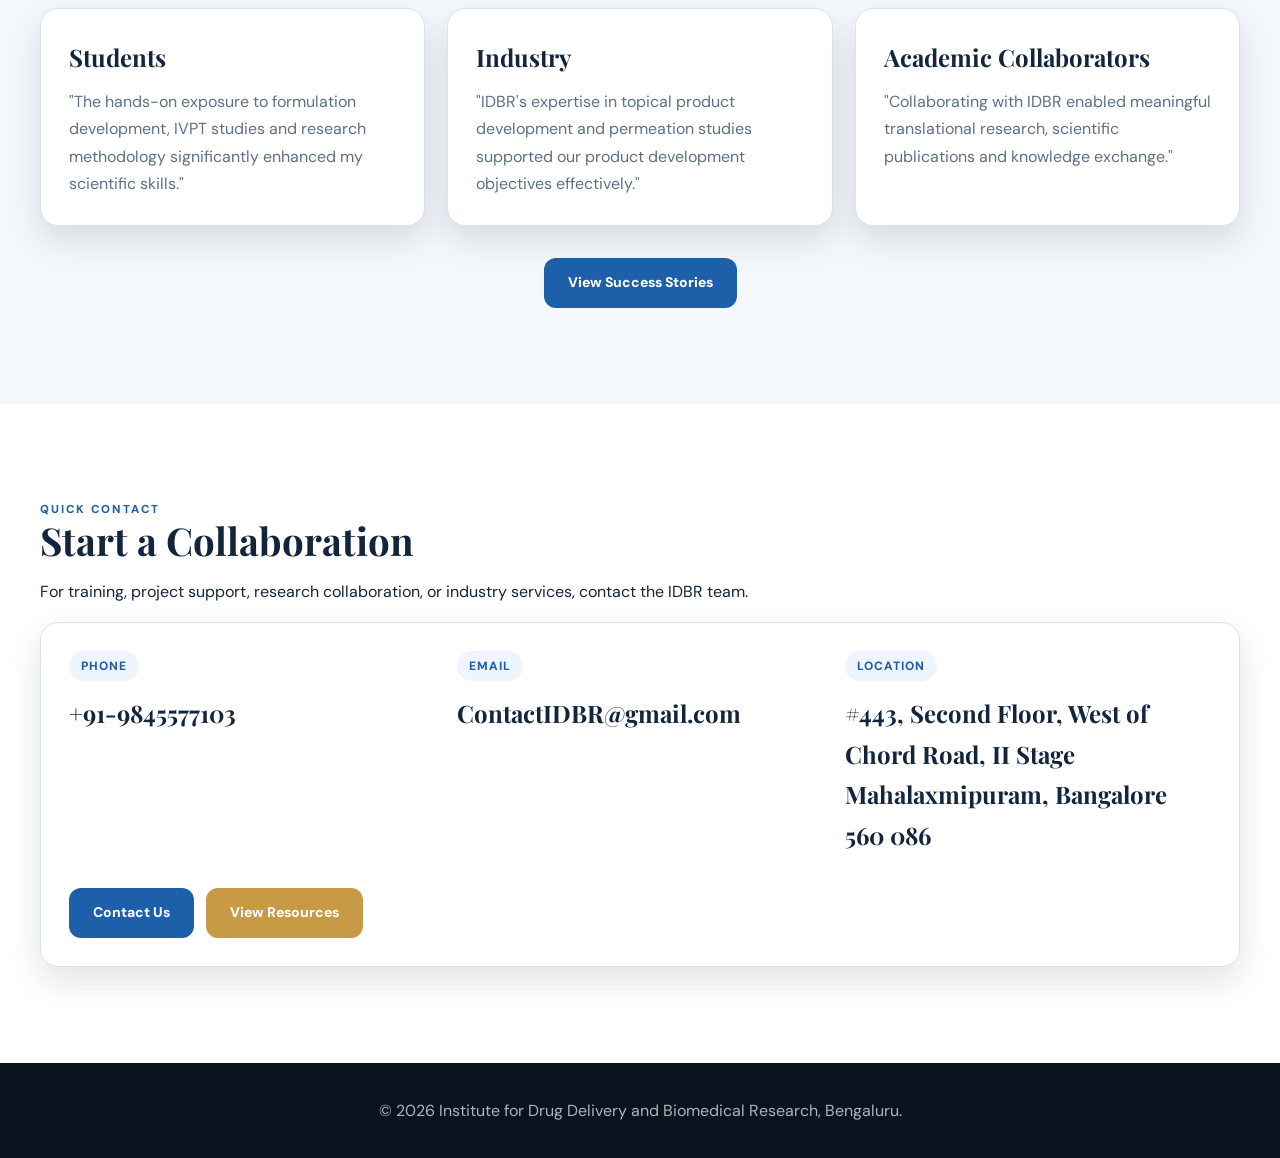
==== commit b9ac2f3f: "initial commit" ====
--- a/index.html
+++ b/index.html
@@ -202,19 +202,19 @@
 <section class="bg">
   <div class="wrap">
 
-    <div >
+    <div>
       <div class="ey">Our Team</div>
       <h2 class="title">Meet Our Leadership Team</h2>
 
-      <p class="desc" >
-        IDBR team consists of highly motivated and renowned scientists from different scientific disciplines. They have unique expertise and extensive experience in both academia and industry, driving innovation in drug delivery and biomedical research.
+      <p>
+        IDBR team consists of highly motivated and renowned scientists from different scientific disciplines. They bring extensive academic and industry experience in drug delivery and biomedical research.
       </p>
     </div>
 
     <div class="grid-4">
 
       <div class="panel">
-        <img src="images/team1.jpg" alt="Dr. S. Narasimha Murthy">
+        <img src="images/team1.jpg" alt="">
         <div class="panelin">
           <h3>Dr. S. Narasimha Murthy</h3>
           <p>Founder - Director</p>
@@ -222,7 +222,7 @@
       </div>
 
       <div class="panel">
-        <img src="images/team2.jpg" alt="Dr. H. N. Shivakumar">
+        <img src="images/team2.jpg" alt="">
         <div class="panelin">
           <h3>Dr. H. N. Shivakumar</h3>
           <p>Director - Research</p>
@@ -230,7 +230,7 @@
       </div>
 
       <div class="panel">
-        <img src="images/team3.jpg" alt="Dr. Paranjothy Kanni">
+        <img src="images/team3.jpg" alt="">
         <div class="panelin">
           <h3>Dr. Paranjothy Kanni</h3>
           <p>Director - Technology Management</p>
@@ -238,7 +238,7 @@
       </div>
 
       <div class="panel">
-        <img src="images/team4.jpg" alt="Dr. Shobha Rani Hiremath">
+        <img src="images/team4.jpg" alt="">
         <div class="panelin">
           <h3>Dr. Shobha Rani Hiremath</h3>
           <p>Director - Translation Research</p>
@@ -247,18 +247,22 @@
 
     </div>
 
+    <div class="btns" style="justify-content:center;">
+      <a class="btn primary" href="team.html">View Full Team</a>
+    </div>
+
   </div>
 </section>
 
 <section>
   <div class="wrap">
 
-    <div >
+    <div>
       <div class="ey">Collaborations</div>
       <h2 class="title">Collaborations & Partnerships</h2>
 
-      <p class="desc" >
-        IDBR actively collaborates with academic institutions, healthcare organizations, research centers, and industry partners to advance innovation in drug delivery, translational research, product development, and biomedical sciences.
+      <p>
+        IDBR actively collaborates with academic institutions, healthcare organizations, research centers, and industry partners to accelerate innovation in drug delivery and biomedical sciences.
       </p>
     </div>
 
@@ -268,7 +272,7 @@
         <div class="panelin">
           <h3>Academic Collaborations</h3>
           <p>
-            Partnerships with universities, pharmacy colleges, biotechnology institutes, and research scholars to promote scientific excellence and knowledge exchange.
+            Partnerships with universities, pharmacy colleges, biotechnology institutes and academic researchers.
           </p>
         </div>
       </div>
@@ -277,7 +281,7 @@
         <div class="panelin">
           <h3>Industry Collaborations</h3>
           <p>
-            Scientific support and collaborative projects for pharmaceutical, biotechnology, cosmetic, and healthcare companies seeking innovative solutions.
+            Scientific support and collaborative projects for pharmaceutical, biotechnology and healthcare industries.
           </p>
         </div>
       </div>
@@ -286,23 +290,76 @@
         <div class="panelin">
           <h3>Research Partnerships</h3>
           <p>
-            Joint research initiatives, sponsored projects, technology transfer, product development programs, and IVPT/IVRT studies for translational impact.
-          </p>
-        </div>
-      </div>
-
+            Joint projects, sponsored research, technology transfer and innovation programs.
+          </p>
+        </div>
+      </div>
+
+    </div>
+
+    <div class="btns" style="justify-content:center;">
+      <a class="btn primary" href="collaborations.html">Explore Collaborations</a>
+    </div>
+
+  </div>
+</section>
+<section class="bg">
+  <div class="wrap">
+
+    <div>
+      <div class="ey">Testimonials</div>
+      <h2 class="title">Industry & Academic Testimonials</h2>
+
+      <p>
+        Experiences shared by students, researchers, industry professionals and academic collaborators who have engaged with IDBR's research, training and scientific programs.
+      </p>
+    </div>
+
+    <div class="grid-3">
+
+      <div class="panel">
+        <div class="panelin">
+          <h3>Students</h3>
+          <p>
+            "The hands-on exposure to formulation development, IVPT studies and research methodology significantly enhanced my scientific skills."
+          </p>
+        </div>
+      </div>
+
+      <div class="panel">
+        <div class="panelin">
+          <h3>Industry</h3>
+          <p>
+            "IDBR's expertise in topical product development and permeation studies supported our product development objectives effectively."
+          </p>
+        </div>
+      </div>
+
+      <div class="panel">
+        <div class="panelin">
+          <h3>Academic Collaborators</h3>
+          <p>
+            "Collaborating with IDBR enabled meaningful translational research, scientific publications and knowledge exchange."
+          </p>
+        </div>
+      </div>
+
+    </div>
+
+    <div class="btns" style="justify-content:center;">
+      <a class="btn primary" href="testimonials.html">View Success Stories</a>
     </div>
 
   </div>
 </section>
 <section>
   <div class="wrap">
-    <div class="section-head">
+    <div >
       <div>
         <div class="ey">Quick Contact</div>
         <h2 class="title">Start a Collaboration</h2>
       </div>
-      <p class="desc">For training, project support, research collaboration, or industry services, contact the IDBR team.</p>
+      <p>For training, project support, research collaboration, or industry services, contact the IDBR team.</p>
     </div>
 
     <div class="panel">
@@ -310,15 +367,15 @@
         <div class="grid-3">
           <div>
             <div class="badge">Phone</div>
-            <h3>+91-984-557-7103</h3>
+            <h3>+91-9845577103</h3>
           </div>
           <div>
             <div class="badge">Email</div>
-            <h3>idbr.org@gmail.com</h3>
+            <h3> ContactIDBR@gmail.com</h3>
           </div>
           <div>
             <div class="badge">Location</div>
-            <h3>Bengaluru, Karnataka</h3>
+            <h3>#443, Second Floor, West of Chord Road, II Stage Mahalaxmipuram, Bangalore 560 086 </h3>
           </div>
         </div>
         <div class="btns" style="margin-top:22px">
